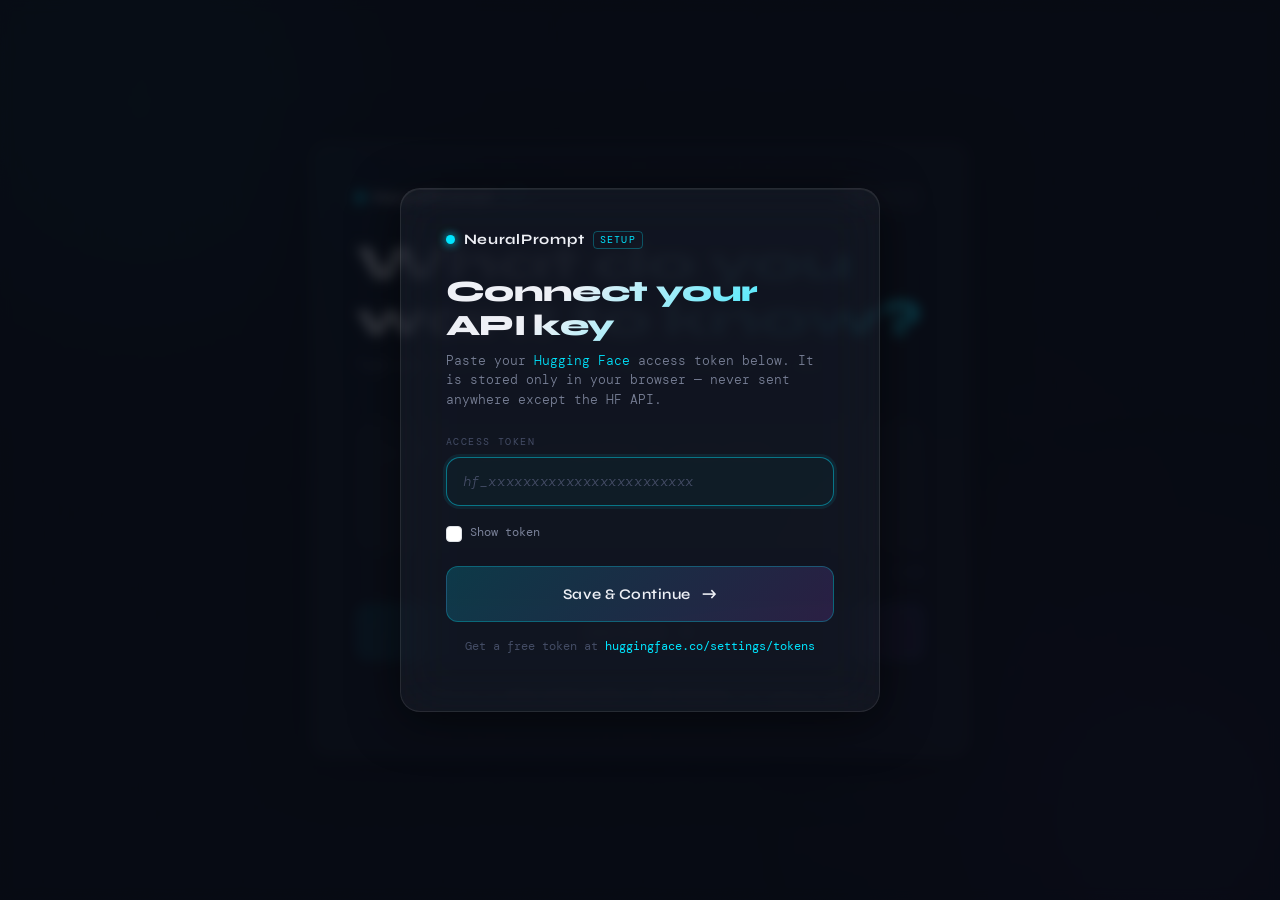
==== index.html @ 92dd24bb "first commit" ====
<!DOCTYPE html>
<html lang="en">

<head>
  <meta charset="UTF-8" />
  <meta name="viewport" content="width=device-width, initial-scale=1.0" />
  <title>NeuralPrompt — Ask Anything</title>

  <!-- Bootstrap 5 -->
  <link rel="stylesheet" href="https://cdn.jsdelivr.net/npm/bootstrap@5.3.3/dist/css/bootstrap.min.css" />
  <!-- Google Fonts -->
  <link href="https://fonts.googleapis.com/css2?family=Syne:wght@400;600;700;800&family=DM+Mono:ital,wght@0,300;0,400;1,300&display=swap" rel="stylesheet" />
  <!-- Custom Styles -->
  <link rel="stylesheet" href="css/style.css" />

  <!-- PWA manifest — RELATIVE path works on any GitHub Pages subdirectory -->
  <link rel="manifest" href="manifest.json" />
  <meta name="theme-color" content="#0b1020" />
  <meta name="apple-mobile-web-app-capable" content="yes" />
  <meta name="apple-mobile-web-app-status-bar-style" content="black-translucent" />
</head>

<body class="index-page">

  <!-- Ambient background orbs -->
  <div class="orb orb-1" aria-hidden="true"></div>
  <div class="orb orb-2" aria-hidden="true"></div>
  <div class="orb orb-3" aria-hidden="true"></div>

  <!-- Noise overlay -->
  <div class="noise" aria-hidden="true"></div>

  <!-- ── Token Modal ───────────────────────────────────────────────── -->
  <div id="tokenModal" class="token-modal-overlay" role="dialog" aria-modal="true" aria-labelledby="tokenModalTitle">
    <div class="token-modal-box glass-card">
      <div class="brand-row mb-4">
        <span class="brand-dot"></span>
        <span class="brand-name">NeuralPrompt</span>
        <span class="brand-badge">Setup</span>
      </div>

      <h2 id="tokenModalTitle" class="modal-headline mb-2">Connect your API key</h2>
      <p class="subline mb-4">
        Paste your <span class="mono" style="color:var(--accent-cyan)">Hugging Face</span> access token below.
        It is stored only in your browser — never sent anywhere except the HF API.
      </p>

      <div id="tokenErrorMsg" class="error-banner mb-3 d-none" role="alert"></div>

      <div class="input-wrapper mb-3">
        <label for="tokenInput" class="section-label mb-2 d-block">Access Token</label>
        <input
          id="tokenInput"
          type="password"
          class="glass-input"
          placeholder="hf_xxxxxxxxxxxxxxxxxxxxxxxx"
          autocomplete="off"
          spellcheck="false"
        />
      </div>

      <div class="d-flex align-items-center gap-2 mb-4">
        <input type="checkbox" id="showToken" class="form-check-input" style="cursor:pointer;" />
        <label for="showToken" class="mono" style="font-size:0.75rem;color:var(--text-secondary);cursor:pointer;">Show token</label>
      </div>

      <button id="saveTokenBtn" class="submit-btn w-100" type="button">
        <span class="btn-label">Save &amp; Continue</span>
        <span class="btn-arrow">→</span>
      </button>

      <p class="hint-text text-center mt-3">
        Get a free token at
        <a href="https://huggingface.co/settings/tokens" target="_blank" rel="noopener"
          style="color:var(--accent-cyan);text-decoration:none;">huggingface.co/settings/tokens</a>
      </p>
    </div>
  </div>

  <!-- ── Main UI ───────────────────────────────────────────────────── -->
  <main class="d-flex align-items-center justify-content-center min-vh-100 px-3">
    <div class="prompt-card glass-card w-100">

      <!-- Brand row with settings button -->
      <div class="brand-row mb-4 d-flex align-items-center justify-content-between">
        <div class="d-flex align-items-center gap-2">
          <span class="brand-dot"></span>
          <span class="brand-name">NeuralPrompt</span>
          <span class="brand-badge">AI</span>
        </div>
        <button id="settingsBtn" class="settings-btn" type="button" aria-label="API Token Settings" title="Update API Token">
          <svg width="15" height="15" viewBox="0 0 24 24" fill="none" stroke="currentColor" stroke-width="2" stroke-linecap="round" stroke-linejoin="round" aria-hidden="true">
            <circle cx="12" cy="12" r="3"/>
            <path d="M19.4 15a1.65 1.65 0 0 0 .33 1.82l.06.06a2 2 0 0 1-2.83 2.83l-.06-.06a1.65 1.65 0 0 0-1.82-.33 1.65 1.65 0 0 0-1 1.51V21a2 2 0 0 1-4 0v-.09A1.65 1.65 0 0 0 9 19.4a1.65 1.65 0 0 0-1.82.33l-.06.06a2 2 0 0 1-2.83-2.83l.06-.06A1.65 1.65 0 0 0 4.68 15a1.65 1.65 0 0 0-1.51-1H3a2 2 0 0 1 0-4h.09A1.65 1.65 0 0 0 4.6 9a1.65 1.65 0 0 0-.33-1.82l-.06-.06a2 2 0 0 1 2.83-2.83l.06.06A1.65 1.65 0 0 0 9 4.68a1.65 1.65 0 0 0 1-1.51V3a2 2 0 0 1 4 0v.09a1.65 1.65 0 0 0 1 1.51 1.65 1.65 0 0 0 1.82-.33l.06-.06a2 2 0 0 1 2.83 2.83l-.06.06A1.65 1.65 0 0 0 19.4 9a1.65 1.65 0 0 0 1.51 1H21a2 2 0 0 1 0 4h-.09a1.65 1.65 0 0 0-1.51 1z"/>
          </svg>
          Token
        </button>
      </div>

      <!-- Headline -->
      <h1 class="headline mb-2">
        What do you<br />
        want to know?
      </h1>
      <p class="subline mb-5">
        Type your question — our AI will reason through it for you.
      </p>

      <!-- Error banner -->
      <div id="errorMsg" class="error-banner mb-3 d-none" role="alert"></div>

      <!-- Textarea -->
      <div class="input-wrapper mb-4">
        <label for="promptInput" class="visually-hidden">Your prompt</label>
        <textarea
          id="promptInput"
          class="glass-textarea"
          rows="4"
          placeholder="e.g. Explain quantum entanglement in simple terms…"
          maxlength="1200"
          spellcheck="true"
          aria-describedby="charCount"
        ></textarea>
        <div class="textarea-footer">
          <span id="charCount" class="char-count">0 / 1200</span>
        </div>
      </div>

      <button id="submitBtn" class="submit-btn w-100" type="button">
        <span class="btn-label">Ask the AI</span>
        <span class="btn-arrow">→</span>
        <span class="btn-spinner d-none" aria-hidden="true"></span>
      </button>

      <p class="hint-text mt-4 text-center">
        Powered by <span class="mono">meta-llama/Llama-3.1-8B-Instruct</span> via Hugging Face
      </p>
    </div>
  </main>

  <!-- Bootstrap JS -->
  <script src="https://cdn.jsdelivr.net/npm/bootstrap@5.3.3/dist/js/bootstrap.bundle.min.js"></script>
  <!-- App JS -->
  <script src="js/app.js"></script>
</body>

</html>
---- css/style.css ----
/* =========================================================
   NeuralPrompt — style.css
   Dark glassmorphism UI — futuristic, premium, clean
   ========================================================= */

/* ---------- Design tokens ---------- */
:root {
  --bg-deep:        #080b14;
  --bg-mid:         #0d1120;

  --glass-bg:       rgba(255, 255, 255, 0.042);
  --glass-border:   rgba(255, 255, 255, 0.09);
  --glass-shadow:   0 8px 48px rgba(0, 0, 0, 0.55),
                    0 1px 0 rgba(255,255,255,0.06) inset;

  --accent-cyan:    #00e5ff;
  --accent-violet:  #9d4edd;
  --accent-rose:    #ff2d78;

  --text-primary:   #eef0f6;
  --text-secondary: #7a8299;
  --text-hint:      #444d66;

  --font-display:   'Syne', sans-serif;
  --font-mono:      'DM Mono', monospace;

  --radius-card:    20px;
  --radius-input:   14px;
  --radius-btn:     12px;

  --transition:     0.22s cubic-bezier(0.4, 0, 0.2, 1);
}

/* ---------- Reset / base ---------- */
*, *::before, *::after { box-sizing: border-box; margin: 0; padding: 0; }

html { scroll-behavior: smooth; }

body {
  font-family: var(--font-display);
  background-color: var(--bg-deep);
  color: var(--text-primary);
  min-height: 100vh;
  overflow-x: hidden;
  -webkit-font-smoothing: antialiased;
}

/* ---------- Ambient orbs ---------- */
.orb {
  position: fixed;
  border-radius: 50%;
  filter: blur(120px);
  pointer-events: none;
  z-index: 0;
}

.orb-1 {
  width: 560px; height: 560px;
  background: radial-gradient(circle, rgba(0, 229, 255, 0.14) 0%, transparent 70%);
  top: -180px; left: -140px;
  animation: driftA 18s ease-in-out infinite alternate;
}

.orb-2 {
  width: 480px; height: 480px;
  background: radial-gradient(circle, rgba(157, 78, 221, 0.18) 0%, transparent 70%);
  bottom: -150px; right: -120px;
  animation: driftB 22s ease-in-out infinite alternate;
}

.orb-3 {
  width: 300px; height: 300px;
  background: radial-gradient(circle, rgba(255, 45, 120, 0.10) 0%, transparent 70%);
  top: 50%; left: 60%;
  animation: driftC 28s ease-in-out infinite alternate;
}

@keyframes driftA {
  from { transform: translate(0,   0); }
  to   { transform: translate(60px, 80px); }
}
@keyframes driftB {
  from { transform: translate(0,   0); }
  to   { transform: translate(-50px, -60px); }
}
@keyframes driftC {
  from { transform: translate(0, 0); }
  to   { transform: translate(40px, -50px); }
}

/* ---------- Noise texture ---------- */
.noise {
  position: fixed;
  inset: 0;
  z-index: 1;
  pointer-events: none;
  opacity: 0.028;
  background-image: url("data:image/svg+xml,%3Csvg viewBox='0 0 256 256' xmlns='http://www.w3.org/2000/svg'%3E%3Cfilter id='n'%3E%3CfeTurbulence type='fractalNoise' baseFrequency='0.9' numOctaves='4' stitchTiles='stitch'/%3E%3C/filter%3E%3Crect width='100%25' height='100%25' filter='url(%23n)'/%3E%3C/svg%3E");
  background-size: 200px 200px;
}

/* ---------- Glass card ---------- */
.glass-card {
  position: relative;
  z-index: 2;
  background: var(--glass-bg);
  border: 1px solid var(--glass-border);
  border-radius: var(--radius-card);
  box-shadow: var(--glass-shadow);
  backdrop-filter: blur(24px) saturate(140%);
  -webkit-backdrop-filter: blur(24px) saturate(140%);
  padding: 2.5rem 2.8rem;
  max-width: 660px;
  margin: 0 auto;
}

/* ---------- Brand row ---------- */
.brand-row {
  display: flex;
  align-items: center;
  gap: 0.55rem;
}

.brand-dot {
  display: inline-block;
  width: 9px; height: 9px;
  border-radius: 50%;
  background: var(--accent-cyan);
  box-shadow: 0 0 10px var(--accent-cyan);
  animation: pulse 2.4s ease-in-out infinite;
  flex-shrink: 0;
}

@keyframes pulse {
  0%, 100% { opacity: 1; box-shadow: 0 0 10px var(--accent-cyan); }
  50%       { opacity: 0.6; box-shadow: 0 0 22px var(--accent-cyan); }
}

.brand-name {
  font-size: 0.9rem;
  font-weight: 700;
  letter-spacing: 0.05em;
  color: var(--text-primary);
}

.brand-badge {
  font-family: var(--font-mono);
  font-size: 0.6rem;
  font-weight: 400;
  letter-spacing: 0.12em;
  color: var(--accent-cyan);
  border: 1px solid rgba(0, 229, 255, 0.3);
  border-radius: 4px;
  padding: 1px 6px;
  text-transform: uppercase;
}

/* ---------- Settings button ---------- */
.settings-btn {
  display: inline-flex;
  align-items: center;
  gap: 0.4rem;
  background: rgba(255, 255, 255, 0.04);
  border: 1px solid var(--glass-border);
  border-radius: 8px;
  color: var(--text-hint);
  font-family: var(--font-mono);
  font-size: 0.68rem;
  letter-spacing: 0.06em;
  padding: 0.35rem 0.7rem;
  cursor: pointer;
  transition: color var(--transition), border-color var(--transition),
              background var(--transition);
}

.settings-btn:hover {
  color: var(--accent-cyan);
  border-color: rgba(0, 229, 255, 0.3);
  background: rgba(0, 229, 255, 0.05);
}

/* ---------- Headline ---------- */
.headline {
  font-size: clamp(2rem, 5vw, 3.1rem);
  font-weight: 800;
  line-height: 1.12;
  letter-spacing: -0.02em;
  color: var(--text-primary);
  background: linear-gradient(135deg, #eef0f6 30%, var(--accent-cyan) 100%);
  -webkit-background-clip: text;
  -webkit-text-fill-color: transparent;
  background-clip: text;
}

.subline {
  font-family: var(--font-mono);
  font-size: 0.82rem;
  color: var(--text-secondary);
  font-weight: 300;
}

/* ---------- Textarea ---------- */
.input-wrapper {
  position: relative;
}

.glass-textarea {
  width: 100%;
  background: rgba(255, 255, 255, 0.03);
  border: 1px solid var(--glass-border);
  border-radius: var(--radius-input);
  color: var(--text-primary);
  font-family: var(--font-mono);
  font-size: 0.875rem;
  font-weight: 300;
  line-height: 1.65;
  padding: 1rem 1.1rem;
  resize: vertical;
  min-height: 120px;
  transition: border-color var(--transition), box-shadow var(--transition),
              background var(--transition);
  outline: none;
}

.glass-textarea::placeholder {
  color: var(--text-hint);
  font-style: italic;
}

.glass-textarea:focus {
  border-color: rgba(0, 229, 255, 0.45);
  background: rgba(0, 229, 255, 0.03);
  box-shadow: 0 0 0 3px rgba(0, 229, 255, 0.08),
              0 4px 20px rgba(0, 0, 0, 0.25);
}

/* ---------- Glass text input (single-line, for token modal) ---------- */
.glass-input {
  width: 100%;
  background: rgba(255, 255, 255, 0.03);
  border: 1px solid var(--glass-border);
  border-radius: var(--radius-input);
  color: var(--text-primary);
  font-family: var(--font-mono);
  font-size: 0.875rem;
  font-weight: 300;
  padding: 0.8rem 1rem;
  outline: none;
  transition: border-color var(--transition), box-shadow var(--transition),
              background var(--transition);
}

.glass-input::placeholder {
  color: var(--text-hint);
  font-style: italic;
  letter-spacing: 0.04em;
}

.glass-input:focus {
  border-color: rgba(0, 229, 255, 0.45);
  background: rgba(0, 229, 255, 0.03);
  box-shadow: 0 0 0 3px rgba(0, 229, 255, 0.08);
}

.textarea-footer {
  display: flex;
  justify-content: flex-end;
  margin-top: 0.45rem;
}

.char-count {
  font-family: var(--font-mono);
  font-size: 0.7rem;
  color: var(--text-hint);
}

/* ---------- Submit button ---------- */
.submit-btn {
  display: flex;
  align-items: center;
  justify-content: center;
  gap: 0.7rem;
  background: linear-gradient(135deg, rgba(0,229,255,0.18) 0%, rgba(157,78,221,0.18) 100%);
  border: 1px solid rgba(0, 229, 255, 0.28);
  border-radius: var(--radius-btn);
  color: var(--text-primary);
  font-family: var(--font-display);
  font-size: 0.92rem;
  font-weight: 600;
  letter-spacing: 0.03em;
  padding: 0.85rem 1.6rem;
  cursor: pointer;
  position: relative;
  overflow: hidden;
  transition: border-color var(--transition), box-shadow var(--transition),
              transform var(--transition), background var(--transition);
  text-align: center;
}

.submit-btn::before {
  content: '';
  position: absolute;
  inset: 0;
  background: linear-gradient(135deg, rgba(0,229,255,0.08) 0%, rgba(157,78,221,0.08) 100%);
  opacity: 0;
  transition: opacity var(--transition);
}

.submit-btn:hover {
  border-color: rgba(0, 229, 255, 0.55);
  box-shadow: 0 0 28px rgba(0, 229, 255, 0.14),
              0 4px 20px rgba(0,0,0,0.3);
  transform: translateY(-2px);
}

.submit-btn:hover::before { opacity: 1; }

.submit-btn:active {
  transform: translateY(0px);
}

.submit-btn:disabled {
  opacity: 0.55;
  cursor: not-allowed;
  transform: none;
}

.btn-arrow {
  font-size: 1.1rem;
  transition: transform var(--transition);
}

.submit-btn:hover .btn-arrow {
  transform: translateX(4px);
}

/* ---------- Spinner ---------- */
.btn-spinner {
  width: 18px; height: 18px;
  border: 2px solid rgba(255,255,255,0.2);
  border-top-color: var(--accent-cyan);
  border-radius: 50%;
  animation: spin 0.75s linear infinite;
  display: inline-block;
  flex-shrink: 0;
}

@keyframes spin {
  to { transform: rotate(360deg); }
}

/* ---------- Hint text ---------- */
.hint-text {
  font-size: 0.72rem;
  color: var(--text-hint);
  font-family: var(--font-mono);
}

.hint-text .mono {
  color: var(--text-secondary);
}

/* ---------- Error banner ---------- */
.error-banner {
  background: rgba(255, 45, 120, 0.1);
  border: 1px solid rgba(255, 45, 120, 0.3);
  border-radius: 10px;
  padding: 0.75rem 1rem;
  font-family: var(--font-mono);
  font-size: 0.8rem;
  color: #ff7aaa;
}

/* =========================================================
   TOKEN MODAL
   ========================================================= */

.token-modal-overlay {
  position: fixed;
  inset: 0;
  z-index: 900;
  display: flex;
  align-items: center;
  justify-content: center;
  padding: 1.5rem;

  /* Backdrop */
  background: rgba(8, 11, 20, 0.82);
  backdrop-filter: blur(6px);
  -webkit-backdrop-filter: blur(6px);

  /* Hidden by default */
  opacity: 0;
  pointer-events: none;
  transition: opacity 0.28s ease;
}

.token-modal-overlay.is-open {
  opacity: 1;
  pointer-events: all;
}

.token-modal-box {
  width: 100%;
  max-width: 480px;
  animation: none; /* override reveal-card if inherited */
}

.token-modal-overlay.is-open .token-modal-box {
  animation: revealUp 0.32s cubic-bezier(0.22, 1, 0.36, 1) both;
}

.modal-headline {
  font-size: clamp(1.4rem, 4vw, 1.85rem);
  font-weight: 800;
  line-height: 1.15;
  letter-spacing: -0.02em;
  background: linear-gradient(135deg, #eef0f6 30%, var(--accent-cyan) 100%);
  -webkit-background-clip: text;
  -webkit-text-fill-color: transparent;
  background-clip: text;
}

/* =========================================================
   RESULT PAGE
   ========================================================= */

.result-wrapper {
  max-width: 720px;
  margin: 0 auto;
  position: relative;
  z-index: 2;
}

/* Back link */
.back-link {
  font-family: var(--font-mono);
  font-size: 0.78rem;
  color: var(--text-secondary);
  text-decoration: none;
  border: 1px solid var(--glass-border);
  border-radius: 8px;
  padding: 0.4rem 0.8rem;
  transition: color var(--transition), border-color var(--transition);
}

.back-link:hover {
  color: var(--accent-cyan);
  border-color: rgba(0, 229, 255, 0.35);
}

/* Section label */
.section-label {
  font-family: var(--font-mono);
  font-size: 0.65rem;
  letter-spacing: 0.14em;
  text-transform: uppercase;
  color: var(--text-hint);
}

/* Prompt echo */
.prompt-echo {
  border-left: 2px solid rgba(0, 229, 255, 0.35);
}

.prompt-text {
  font-family: var(--font-mono);
  font-size: 0.88rem;
  color: var(--text-secondary);
  font-weight: 300;
  line-height: 1.6;
  margin: 0;
  white-space: pre-wrap;
  word-break: break-word;
}

/* Response card */
.response-header {
  display: flex;
  align-items: center;
  justify-content: space-between;
}

.model-badge {
  font-size: 0.62rem;
  letter-spacing: 0.1em;
  color: var(--accent-violet);
  border: 1px solid rgba(157,78,221,0.3);
  border-radius: 5px;
  padding: 2px 7px;
}

.response-text {
  font-size: 0.93rem;
  line-height: 1.78;
  color: var(--text-primary);
  word-break: break-word;
}

/* Copy button */
.copy-btn {
  background: rgba(255,255,255,0.05);
  border: 1px solid var(--glass-border);
  border-radius: 8px;
  color: var(--text-secondary);
  font-family: var(--font-mono);
  font-size: 0.75rem;
  padding: 0.4rem 0.85rem;
  cursor: pointer;
  transition: color var(--transition), border-color var(--transition),
              background var(--transition);
}

.copy-btn:hover {
  color: var(--accent-cyan);
  border-color: rgba(0, 229, 255, 0.3);
  background: rgba(0, 229, 255, 0.05);
}

.copy-btn.copied {
  color: #4ade80;
  border-color: rgba(74, 222, 128, 0.3);
}

/* ---------- Reveal animation ---------- */
.reveal-card {
  animation: revealUp 0.5s cubic-bezier(0.22, 1, 0.36, 1) both;
}

@keyframes revealUp {
  from {
    opacity: 0;
    transform: translateY(22px);
  }
  to {
    opacity: 1;
    transform: translateY(0);
  }
}

/* ---------- Utility ---------- */
.mono { font-family: var(--font-mono); }

/* ---------- Responsive tweaks ---------- */
@media (max-width: 576px) {
  .glass-card {
    padding: 1.75rem 1.4rem;
  }

  .headline {
    font-size: 1.85rem;
  }
}

/* ------------------------------------------------------------------ */
/*  Markdown-lite rendered output styles                                */
/* ------------------------------------------------------------------ */

.response-text p        { margin-bottom: 0.85rem; }
.response-text p:last-child { margin-bottom: 0; }

.response-text strong   { color: var(--accent-cyan); font-weight: 600; }
.response-text em       { color: var(--text-secondary); font-style: italic; }

.response-text code {
  font-family: var(--font-mono);
  font-size: 0.8em;
  background: rgba(0, 229, 255, 0.07);
  border: 1px solid rgba(0, 229, 255, 0.15);
  border-radius: 4px;
  padding: 1px 6px;
  color: var(--accent-cyan);
}

.response-text ol,
.response-text ul {
  padding-left: 1.4rem;
  margin-bottom: 0.85rem;
}

.response-text li        { margin-bottom: 0.4rem; line-height: 1.65; }
.response-text li:last-child { margin-bottom: 0; }
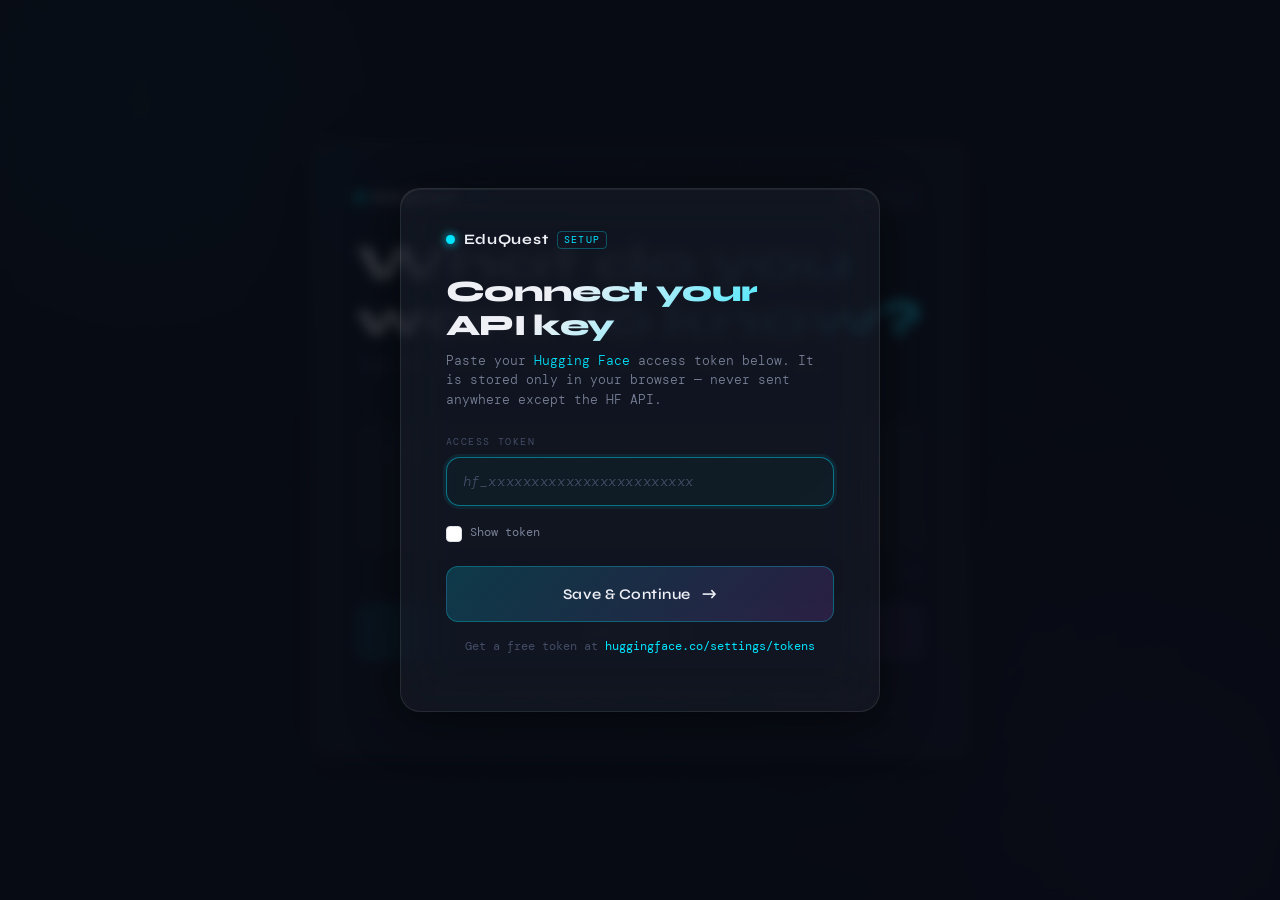
==== commit 8c7824b5: "Update index.html" ====
--- a/index.html
+++ b/index.html
@@ -4,7 +4,7 @@
 <head>
   <meta charset="UTF-8" />
   <meta name="viewport" content="width=device-width, initial-scale=1.0" />
-  <title>NeuralPrompt — Ask Anything</title>
+  <title>EduQuest — Ask Anything</title>
 
   <!-- Bootstrap 5 -->
   <link rel="stylesheet" href="https://cdn.jsdelivr.net/npm/bootstrap@5.3.3/dist/css/bootstrap.min.css" />
@@ -35,7 +35,7 @@
     <div class="token-modal-box glass-card">
       <div class="brand-row mb-4">
         <span class="brand-dot"></span>
-        <span class="brand-name">NeuralPrompt</span>
+        <span class="brand-name">EduQuest</span>
         <span class="brand-badge">Setup</span>
       </div>
 
@@ -85,7 +85,7 @@
       <div class="brand-row mb-4 d-flex align-items-center justify-content-between">
         <div class="d-flex align-items-center gap-2">
           <span class="brand-dot"></span>
-          <span class="brand-name">NeuralPrompt</span>
+          <span class="brand-name">EduQuest</span>
           <span class="brand-badge">AI</span>
         </div>
         <button id="settingsBtn" class="settings-btn" type="button" aria-label="API Token Settings" title="Update API Token">
@@ -95,6 +95,11 @@
           </svg>
           Token
         </button>
+      </div>
+
+      <div id="installPrompt" class="install-prompt mb-4 d-none">
+        <p class="hint-text mb-3">Install EduQuest to your device for faster access and offline-ready loading.</p>
+        <button id="installBtn" class="submit-btn w-100" type="button">Install App</button>
       </div>
 
       <!-- Headline -->
--- a/css/style.css
+++ b/css/style.css
@@ -179,6 +179,14 @@
   background: rgba(0, 229, 255, 0.05);
 }
 
+.install-prompt {
+  margin-top: 0.5rem;
+}
+
+.install-prompt .hint-text {
+  margin-bottom: 0.85rem;
+}
+
 /* ---------- Headline ---------- */
 .headline {
   font-size: clamp(2rem, 5vw, 3.1rem);
